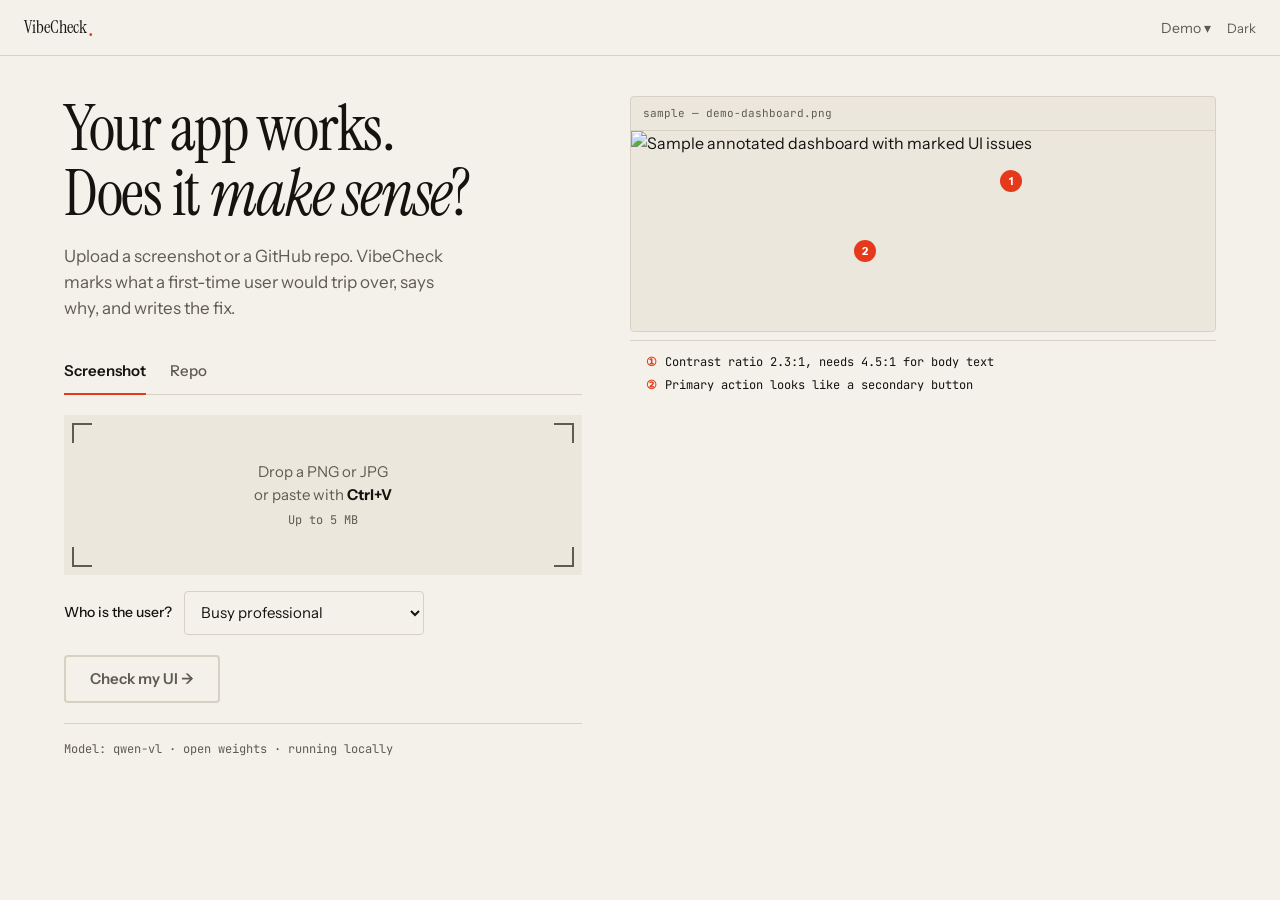
==== templates/index.html @ 22052437 "Initial commit: VibeCheck UI with Design V2 (Red Pen)" ====
<!DOCTYPE html>
<html lang="en">
<head>
  <meta charset="UTF-8">
  <meta name="viewport" content="width=device-width, initial-scale=1.0">
  <title>VibeCheck — Your app works. Does it make sense?</title>
  <meta name="description" content="Upload a screenshot or a GitHub repo. VibeCheck marks what a first-time user would trip over, says why, and writes the fix.">

  <!-- Google Fonts: Instrument Serif, Instrument Sans, JetBrains Mono -->
  <link rel="preconnect" href="https://fonts.googleapis.com">
  <link rel="preconnect" href="https://fonts.gstatic.com" crossorigin>
  <link href="https://fonts.googleapis.com/css2?family=Instrument+Sans:wght@400;500;600;700&family=Instrument+Serif:ital,wght@0,400;1,400&family=JetBrains+Mono:wght@400;500;600&display=swap" rel="stylesheet">

  <!-- Design V2: Red Pen Stylesheet -->
  <link rel="stylesheet" href="/static/css/style.css">
</head>
<body>

  <!-- ============================
       HEADER
       ============================ -->
  <header class="app-header">
    <div class="brand-logo" tabindex="0" role="link" aria-label="VibeCheck Home">
      VibeCheck<span class="brand-dot">.</span>
    </div>

    <div class="header-actions">
      <!-- Report-only actions (hidden until report) -->
      <button id="btn-new-check" type="button" class="header-link hidden">New check</button>
      <button id="btn-header-copy-fix" type="button" class="header-link hidden">Fix prompt</button>

      <!-- Demo dropdown -->
      <div class="demo-menu-wrap">
        <button id="btn-demo-trigger" type="button" class="header-link">Demo ▾</button>
        <div id="demo-menu" class="demo-menu">
          <button id="btn-try-demo" type="button" class="demo-menu-item">Screenshot example</button>
          <button id="btn-try-repo-demo" type="button" class="demo-menu-item">Repo example</button>
          <a href="/demo" target="_blank" class="demo-menu-item">Open the flawed app</a>
        </div>
      </div>

      <!-- Theme text toggle -->
      <button id="btn-theme-toggle" type="button" class="theme-toggle" aria-label="Toggle theme">Dark</button>
    </div>
  </header>


  <!-- ============================
       MAIN CONTENT
       ============================ -->
  <main class="main-content">

    <!-- ========================================== -->
    <!-- SCREEN 1: LANDING                          -->
    <!-- ========================================== -->
    <section id="upload-screen">
      <div class="landing-grid">

        <!-- LEFT COLUMN: Headline, input, CTA -->
        <div class="landing-left">
          <h1 class="type-display" style="margin-bottom: 16px;">Your app works.<br>Does it <em>make sense</em>?</h1>
          <p class="type-body" style="margin-bottom: 28px; max-width: 380px;">
            Upload a screenshot or a GitHub repo. VibeCheck marks what a first-time user would trip over, says why, and writes the fix.
          </p>

          <!-- Mode tabs -->
          <div class="tab-group">
            <button id="tab-mode-screenshot" type="button" class="tab-item active" role="tab" aria-selected="true">Screenshot</button>
            <button id="tab-mode-repo" type="button" class="tab-item" role="tab" aria-selected="false">Repo</button>
          </div>

          <!-- SCREENSHOT PANEL -->
          <div id="panel-screenshot">
            <!-- Dropzone -->
            <div id="upload-dropzone" class="dropzone" tabindex="0" role="button" aria-label="Drop screenshot here or click to upload">
              <input type="file" id="file-input" accept="image/png, image/jpeg, image/webp" class="hidden">
              <div class="dropzone-bottom-marks"></div>

              <!-- Empty state -->
              <div id="dropzone-empty">
                <p class="dropzone-text">Drop a PNG or JPG<br>or paste with <strong>Ctrl+V</strong></p>
                <p class="dropzone-hint">Up to 5 MB</p>
              </div>

              <!-- Preview state -->
              <div id="dropzone-preview" class="hidden">
                <div class="file-preview">
                  <img id="preview-image" src="" alt="Screenshot preview">
                  <div class="file-preview-info">
                    <div id="preview-filename" class="file-preview-name"></div>
                    <div id="preview-filesize" class="file-preview-size"></div>
                  </div>
                  <div style="display:flex; gap:8px;">
                    <button id="btn-change-file" type="button" class="file-preview-remove" style="color:var(--ink);">Change</button>
                    <button id="btn-remove-file" type="button" class="file-preview-remove">Remove</button>
                  </div>
                </div>
              </div>
            </div>

            <p id="dropzone-error" class="hidden" style="font-size:13px; color: var(--pen); margin-top: 6px;"></p>

            <!-- Persona -->
            <div class="persona-row">
              <label for="persona-select" class="form-label">Who is the user?</label>
              <select id="persona-select" class="form-select">
                <option value="First-time user">First-time visitor</option>
                <option value="College student">College student</option>
                <option value="Busy professional" selected>Busy professional</option>
                <option value="Older adult">Older adult</option>
                <option value="Mobile-first user">Mobile-first user</option>
                <option value="Developer">Developer</option>
                <option value="Custom">Custom</option>
              </select>
            </div>

            <!-- Hidden goal input (kept for API compat) -->
            <input type="hidden" id="goal-input" value="">

            <!-- Primary CTA -->
            <div style="margin-top: 20px;">
              <button id="btn-analyze" type="button" class="btn btn-primary" disabled>
                Check my UI →
              </button>
            </div>
          </div>

          <!-- REPO PANEL -->
          <div id="panel-repo" class="hidden">
            <div class="repo-form-grid">
              <div>
                <label for="repo-url-input" class="form-label">Repository</label>
                <input type="url" id="repo-url-input" class="form-input form-input-mono" placeholder="github.com/owner/repo">
              </div>

              <div class="repo-inline-row">
                <div>
                  <label for="repo-branch-input" class="form-label">Branch</label>
                  <input type="text" id="repo-branch-input" class="form-input" placeholder="main">
                </div>
                <div>
                  <label for="repo-model-select" class="form-label">Model</label>
                  <select id="repo-model-select" class="form-select" style="font-size:13px;">
                    <option value="qwen-2.5-coder-7b">Qwen 2.5 Coder 7B</option>
                    <option value="deepseek-coder-v2">DeepSeek Coder V2</option>
                    <option value="llama-3.2-3b">Llama 3.2 3B</option>
                    <option value="custom">Custom endpoint…</option>
                  </select>
                </div>
              </div>

              <!-- Custom Model Config -->
              <div id="custom-model-fields" class="hidden custom-model-box">
                <div class="repo-inline-row" style="margin-bottom: 8px;">
                  <div>
                    <label for="custom-base-url" class="form-label" style="font-size:12px;">Base URL</label>
                    <input type="text" id="custom-base-url" class="form-input form-input-mono" placeholder="https://api.groq.com/openai/v1">
                  </div>
                  <div>
                    <label for="custom-model-name" class="form-label" style="font-size:12px;">Model ID</label>
                    <input type="text" id="custom-model-name" class="form-input form-input-mono" placeholder="qwen-2.5-coder-32b">
                  </div>
                </div>
                <div>
                  <label for="custom-api-key" class="form-label" style="font-size:12px;">API Key</label>
                  <input type="password" id="custom-api-key" class="form-input form-input-mono" placeholder="Optional for localhost">
                </div>
              </div>

              <p id="repo-error" class="hidden" style="font-size:13px; color: var(--pen);"></p>

              <p class="safety-note">Read-only shallow clone. No packages installed, no scripts executed. Up to 25 UI files scanned. Temp files deleted immediately.</p>

              <div>
                <button id="btn-scan-repo" type="button" class="btn btn-primary">
                  Scan the repo →
                </button>
              </div>
            </div>
          </div>

          <!-- Status line -->
          <div id="status-line" class="status-line">
            Model: <span id="status-model-name">qwen-vl</span> · open weights · <span id="status-hosting">running locally</span>
          </div>
        </div>

        <!-- RIGHT COLUMN: Sample annotated example -->
        <div class="landing-right">
          <div class="sample-example">
            <div class="sample-example-label">sample — demo-dashboard.png</div>
            <div id="sample-img-wrap" style="position:relative; min-height:200px; background:var(--paper-2);">
              <img id="sample-demo-img" src="/api/demo/screenshot" alt="Sample annotated dashboard with marked UI issues" style="width:100%; display:block;">
              <!-- Sample markers rendered by JS -->
            </div>
          </div>
          <div class="sample-evidence" style="margin-top: 8px;">
            <div class="sample-evidence-line">
              <span class="sample-evidence-num">①</span>
              <span>Contrast ratio 2.3:1, needs 4.5:1 for body text</span>
            </div>
            <div class="sample-evidence-line" style="margin-top: 4px;">
              <span class="sample-evidence-num">②</span>
              <span>Primary action looks like a secondary button</span>
            </div>
          </div>
        </div>

      </div>
    </section>


    <!-- ========================================== -->
    <!-- SCREEN 2: ANALYZING                        -->
    <!-- ========================================== -->
    <section id="analyzing-screen" class="hidden">
      <div class="analyzing-wrap">
        <!-- User's screenshot or repo name -->
        <div id="analyzing-thumb-box" class="scanline-container" style="max-width: 320px; margin: 0 auto; background: var(--paper-2);">
          <img id="analyzing-thumbnail" src="" alt="Analyzing" style="width:100%; display:block; opacity:0.85;">
          <div class="scanline"></div>
        </div>

        <!-- Checklist -->
        <div id="analysis-stages" class="analyzing-checklist" aria-live="polite">
          <!-- Populated dynamically -->
        </div>

        <!-- Repo files counter -->
        <div id="repo-progress-counter" class="hidden" style="margin-top: 12px; font-family: var(--font-mono); font-size: 12px; color: var(--ink-2);">
          Files analyzed: <span id="files-scanned-count" style="color: var(--ink); font-weight: 600;">0</span>
        </div>

        <!-- Cancel button -->
        <div style="margin-top: 24px; text-align: center;">
          <button id="btn-cancel-analysis" type="button" class="btn-text" style="font-size:13px; color:var(--ink-2); text-decoration:underline;">Cancel and go back</button>
        </div>
      </div>
    </section>


    <!-- ========================================== -->
    <!-- SCREEN 3: REPORT                           -->
    <!-- ========================================== -->
    <section id="report-screen" class="hidden">

      <!-- Summary line -->
      <div class="report-summary">
        <div id="summary-counts">
          <!-- Injected dynamically -->
        </div>
      </div>

      <!-- Scores -->
      <div id="scores-container">
        <!-- Injected dynamically -->
      </div>

      <!-- Report grid -->
      <div id="report-layout">
        <!-- Configured by JS as report-grid (screenshot) or repo-report-grid (repo) -->
      </div>

      <!-- Fix prompt section -->
      <div id="fix-prompt-section" class="fix-prompt-section">
        <div style="display:flex; align-items:center; justify-content: space-between; margin-bottom: 4px;">
          <span class="fix-prompt-label">Hand this to your coding tool</span>
          <button id="btn-copy-prompt" type="button" class="copy-btn">Copy</button>
        </div>
        <pre id="fix-prompt-text" class="fix-prompt-box font-mono"></pre>
      </div>

      <!-- Model info footer -->
      <div id="model-info-footer" class="model-info">
        <!-- Injected dynamically -->
      </div>

    </section>

  </main>


  <!-- Toast -->
  <aside id="app-toast" class="app-toast hidden" role="status" aria-live="polite">
    <span id="toast-message"></span>
    <button id="btn-toast-retry" type="button" class="btn-text hidden">Try again</button>
  </aside>


  <!-- App Logic -->
  <script type="module" src="/static/js/app.js"></script>
</body>
</html>
---- static/css/style.css ----
/* VibeCheck UI — DESIGN V2 "Red Pen" */

/* ==========================================
   TOKENS
   ========================================== */

:root {
  --paper:      #F4F1EA;
  --paper-2:    #EBE7DD;
  --ink:        #14130F;
  --ink-2:      #5F5B50;
  --rule:       #D6D1C3;
  --pen:        #E5391C;
  --pen-ink:    #FFFFFF;
  --ok:         #2F6B3F;
  --focus:      #14130F;

  --radius:     4px;
  --font-display: "Instrument Serif", Georgia, serif;
  --font-body:    "Instrument Sans", system-ui, sans-serif;
  --font-mono:    "JetBrains Mono", ui-monospace, monospace;
}

:root[data-theme="dark"] {
  --paper:   #16150F;
  --paper-2: #1F1D16;
  --ink:     #F1EDE2;
  --ink-2:   #A9A496;
  --rule:    #34312A;
  --pen:     #FF5A3C;
  --focus:   #F1EDE2;
}

/* Respect prefers-color-scheme if no explicit theme */
@media (prefers-color-scheme: dark) {
  :root:not([data-theme="light"]):not([data-theme="dark"]) {
    --paper:   #16150F;
    --paper-2: #1F1D16;
    --ink:     #F1EDE2;
    --ink-2:   #A9A496;
    --rule:    #34312A;
    --pen:     #FF5A3C;
    --focus:   #F1EDE2;
  }
}


/* ==========================================
   RESET & BASE
   ========================================== */

*, *::before, *::after {
  box-sizing: border-box;
  margin: 0;
  padding: 0;
}

body {
  font-family: var(--font-body);
  background-color: var(--paper);
  color: var(--ink);
  font-size: 16px;
  line-height: 1.55;
  min-height: 100vh;
  display: flex;
  flex-direction: column;
  -webkit-font-smoothing: antialiased;
  transition: background-color 0.2s ease, color 0.2s ease;
}

code, pre, .font-mono {
  font-family: var(--font-mono);
}

/* ==========================================
   TYPOGRAPHY
   ========================================== */

.type-display {
  font-family: var(--font-display);
  font-size: clamp(40px, 5vw, 64px);
  line-height: 1.02;
  letter-spacing: -0.02em;
  color: var(--ink);
  font-weight: 400;
}

.type-display em, .type-display i {
  font-style: italic;
}

.type-heading {
  font-family: var(--font-display);
  font-size: 28px;
  line-height: 1.15;
  color: var(--ink);
  font-weight: 400;
}

.type-body {
  font-family: var(--font-body);
  font-size: 17px;
  line-height: 1.55;
  color: var(--ink-2);
}

.type-label {
  font-family: var(--font-body);
  font-size: 12px;
  font-weight: 600;
  text-transform: uppercase;
  letter-spacing: 0.08em;
  color: var(--ink-2);
}

.type-evidence {
  font-family: var(--font-mono);
  font-size: 13px;
  line-height: 1.5;
  color: var(--ink);
}

.type-mono-sm {
  font-family: var(--font-mono);
  font-size: 13px;
  color: var(--ink-2);
}


/* ==========================================
   FOCUS STATES
   ========================================== */

a:focus-visible,
button:focus-visible,
input:focus-visible,
select:focus-visible,
[tabindex]:focus-visible {
  outline: 2px solid var(--focus);
  outline-offset: 2px;
}


/* ==========================================
   HEADER
   ========================================== */

.app-header {
  height: 56px;
  background: var(--paper);
  border-bottom: 1px solid var(--rule);
  display: flex;
  align-items: center;
  justify-content: space-between;
  padding: 0 24px;
  position: sticky;
  top: 0;
  z-index: 50;
}

.brand-logo {
  display: flex;
  align-items: center;
  gap: 0;
  font-family: var(--font-display);
  font-size: 1.15rem;
  color: var(--ink);
  text-decoration: none;
  cursor: pointer;
  user-select: none;
}

.brand-dot {
  color: var(--pen);
  font-size: 1.4em;
  line-height: 0;
  margin-left: 1px;
}

.header-actions {
  display: flex;
  align-items: center;
  gap: 16px;
}

.header-link {
  font-family: var(--font-body);
  font-size: 14px;
  color: var(--ink-2);
  text-decoration: none;
  cursor: pointer;
  background: none;
  border: none;
  padding: 6px 0;
  transition: color 0.15s;
}

.header-link:hover {
  color: var(--ink);
}

/* Theme text toggle */
.theme-toggle {
  font-family: var(--font-body);
  font-size: 13px;
  color: var(--ink-2);
  background: none;
  border: none;
  cursor: pointer;
  padding: 6px 0;
  transition: color 0.15s;
}

.theme-toggle:hover {
  color: var(--ink);
}

/* Demo dropdown */
.demo-menu-wrap {
  position: relative;
  display: inline-block;
}

.demo-menu {
  display: none;
  position: absolute;
  right: 0;
  top: calc(100% + 4px);
  background: var(--paper);
  border: 1px solid var(--rule);
  border-radius: var(--radius);
  padding: 4px 0;
  min-width: 220px;
  z-index: 100;
  box-shadow: 0 4px 16px rgba(0,0,0,0.08);
}

.demo-menu.open {
  display: block;
}

.demo-menu-item {
  display: block;
  width: 100%;
  padding: 8px 16px;
  font-family: var(--font-body);
  font-size: 14px;
  color: var(--ink);
  text-decoration: none;
  text-align: left;
  background: none;
  border: none;
  cursor: pointer;
  transition: background 0.1s;
}

.demo-menu-item:hover {
  background: var(--paper-2);
}


/* ==========================================
   BUTTONS
   ========================================== */

.btn {
  display: inline-flex;
  align-items: center;
  justify-content: center;
  gap: 8px;
  padding: 12px 24px;
  border-radius: var(--radius);
  font-family: var(--font-body);
  font-weight: 600;
  font-size: 15px;
  cursor: pointer;
  transition: background 0.15s, color 0.15s, border-color 0.15s;
  border: 2px solid transparent;
  min-height: 48px;
  min-width: 44px;
  text-decoration: none;
}

.btn-primary {
  background: var(--pen);
  color: var(--pen-ink);
  border-color: var(--pen);
}

.btn-primary:hover:not(:disabled) {
  background: #c92f14;
  border-color: #c92f14;
}

.btn-primary:disabled {
  background: transparent;
  color: var(--ink-2);
  border-color: var(--rule);
  cursor: not-allowed;
}

.btn-secondary {
  background: transparent;
  color: var(--ink);
  border-color: var(--rule);
}

.btn-secondary:hover:not(:disabled) {
  background: var(--paper-2);
  border-color: var(--ink-2);
}

.btn-text {
  background: none;
  border: none;
  color: var(--ink-2);
  padding: 6px 0;
  font-size: 14px;
  cursor: pointer;
  min-height: auto;
}

.btn-text:hover {
  color: var(--pen);
}


/* ==========================================
   LAYOUT
   ========================================== */

.main-content {
  flex: 1;
  width: 100%;
  max-width: 1200px;
  margin: 0 auto;
  padding: 40px 24px;
}

/* Two-column asymmetric landing */
.landing-grid {
  display: grid;
  grid-template-columns: 45% 1fr;
  gap: 48px;
  align-items: start;
}

@media (max-width: 900px) {
  .landing-grid {
    grid-template-columns: 1fr;
    gap: 32px;
  }
}


/* ==========================================
   TABS (text underline style)
   ========================================== */

.tab-group {
  display: flex;
  gap: 24px;
  border-bottom: 1px solid var(--rule);
  margin-bottom: 20px;
}

.tab-item {
  font-family: var(--font-body);
  font-size: 15px;
  font-weight: 500;
  color: var(--ink-2);
  background: none;
  border: none;
  padding: 8px 0 10px;
  cursor: pointer;
  position: relative;
  transition: color 0.15s;
  min-height: 44px;
}

.tab-item:hover {
  color: var(--ink);
}

.tab-item.active {
  color: var(--ink);
  font-weight: 600;
}

.tab-item.active::after {
  content: '';
  position: absolute;
  bottom: -1px;
  left: 0;
  right: 0;
  height: 2px;
  background: var(--pen);
}


/* ==========================================
   DROPZONE (flat with corner crop marks)
   ========================================== */

.dropzone {
  background: var(--paper-2);
  border: none;
  border-radius: 0;
  min-height: 160px;
  display: flex;
  flex-direction: column;
  align-items: center;
  justify-content: center;
  padding: 32px 24px;
  cursor: pointer;
  position: relative;
  text-align: center;
  transition: background 0.15s;
}

/* Corner crop marks */
.dropzone::before,
.dropzone::after {
  content: '';
  position: absolute;
  width: 20px;
  height: 20px;
  border-color: var(--ink-2);
  border-style: solid;
  pointer-events: none;
}

.dropzone::before {
  top: 8px;
  left: 8px;
  border-width: 2px 0 0 2px;
}

.dropzone::after {
  top: 8px;
  right: 8px;
  border-width: 2px 2px 0 0;
}

.dropzone-bottom-marks {
  position: absolute;
  bottom: 0;
  left: 0;
  right: 0;
  top: 0;
  pointer-events: none;
}

.dropzone-bottom-marks::before,
.dropzone-bottom-marks::after {
  content: '';
  position: absolute;
  width: 20px;
  height: 20px;
  border-color: var(--ink-2);
  border-style: solid;
}

.dropzone-bottom-marks::before {
  bottom: 8px;
  left: 8px;
  border-width: 0 0 2px 2px;
}

.dropzone-bottom-marks::after {
  bottom: 8px;
  right: 8px;
  border-width: 0 2px 2px 0;
}

.dropzone:hover,
.dropzone.dragover {
  background: #E3DFD4;
}

:root[data-theme="dark"] .dropzone:hover,
:root[data-theme="dark"] .dropzone.dragover {
  background: #2A2720;
}

.dropzone.has-error {
  outline: 2px solid var(--pen);
  outline-offset: -2px;
}

.dropzone-text {
  font-family: var(--font-body);
  font-size: 15px;
  color: var(--ink-2);
}

.dropzone-text strong {
  color: var(--ink);
}

.dropzone-hint {
  font-family: var(--font-mono);
  font-size: 12px;
  color: var(--ink-2);
  margin-top: 4px;
}


/* ==========================================
   FORM CONTROLS
   ========================================== */

.form-label {
  display: block;
  font-family: var(--font-body);
  font-size: 14px;
  font-weight: 500;
  color: var(--ink);
  margin-bottom: 6px;
}

.form-input,
.form-select {
  width: 100%;
  height: 44px;
  padding: 0 12px;
  border: 1px solid var(--rule);
  border-radius: var(--radius);
  background: var(--paper);
  color: var(--ink);
  font-family: var(--font-body);
  font-size: 15px;
  transition: border-color 0.15s;
}

.form-input:focus,
.form-select:focus {
  border-color: var(--ink);
  outline: none;
}

.form-input::placeholder {
  color: var(--ink-2);
}

.form-input-mono {
  font-family: var(--font-mono);
  font-size: 13px;
}


/* ==========================================
   PREVIEW STATE
   ========================================== */

.file-preview {
  display: flex;
  align-items: center;
  gap: 12px;
  padding: 12px;
  background: var(--paper-2);
}

.file-preview img {
  width: 64px;
  height: 48px;
  object-fit: cover;
  border-radius: var(--radius);
  border: 1px solid var(--rule);
}

.file-preview-info {
  flex: 1;
}

.file-preview-name {
  font-family: var(--font-mono);
  font-size: 13px;
  color: var(--ink);
}

.file-preview-size {
  font-family: var(--font-mono);
  font-size: 12px;
  color: var(--ink-2);
}

.file-preview-remove {
  font-family: var(--font-body);
  font-size: 13px;
  color: var(--pen);
  background: none;
  border: none;
  cursor: pointer;
  padding: 4px 8px;
}

.file-preview-remove:hover {
  text-decoration: underline;
}


/* ==========================================
   SAMPLE EXAMPLE (right column)
   ========================================== */

.sample-example {
  position: relative;
  background: var(--paper-2);
  border: 1px solid var(--rule);
  border-radius: var(--radius);
  overflow: hidden;
}

.sample-example-label {
  font-family: var(--font-mono);
  font-size: 11px;
  color: var(--ink-2);
  padding: 8px 12px;
  border-bottom: 1px solid var(--rule);
}

.sample-example img {
  width: 100%;
  display: block;
}

.sample-evidence {
  padding: 12px 16px;
  border-top: 1px solid var(--rule);
}

.sample-evidence-line {
  font-family: var(--font-mono);
  font-size: 12px;
  color: var(--ink);
  line-height: 1.6;
  display: flex;
  gap: 8px;
}

.sample-evidence-num {
  color: var(--pen);
  font-weight: 600;
  flex-shrink: 0;
}


/* ==========================================
   MARKERS (Red Pen style)
   ========================================== */

.marker-pin {
  position: absolute;
  width: 22px;
  height: 22px;
  border-radius: 50%;
  display: flex;
  align-items: center;
  justify-content: center;
  color: var(--pen-ink);
  font-weight: 700;
  font-size: 11px;
  font-family: var(--font-body);
  transform: translate(-50%, -50%);
  cursor: pointer;
  z-index: 10;
  user-select: none;
  border: none;
  transition: transform 0.15s;
}

/* Critical & High: solid red */
.marker-pin[data-sev="Critical"],
.marker-pin[data-sev="High"] {
  background: var(--pen);
  color: var(--pen-ink);
}

/* Medium & Low: ink-outlined */
.marker-pin[data-sev="Medium"],
.marker-pin[data-sev="Low"] {
  background: transparent;
  border: 2px solid var(--ink);
  color: var(--ink);
}

.marker-pin:hover {
  transform: translate(-50%, -50%) scale(1.15);
  z-index: 20;
}

.marker-pin.active {
  transform: translate(-50%, -50%) scale(1.2);
  z-index: 25;
  box-shadow: 0 0 0 3px var(--pen);
}

/* Marker stamp-in animation */
.marker-pin.stamp-in {
  animation: markerStamp 180ms ease-out forwards;
}

@keyframes markerStamp {
  0% {
    transform: translate(-50%, -50%) scale(1.4) rotate(-8deg);
    opacity: 0;
  }
  60% {
    transform: translate(-50%, -50%) scale(0.95) rotate(2deg);
    opacity: 1;
  }
  100% {
    transform: translate(-50%, -50%) scale(1) rotate(0deg);
    opacity: 1;
  }
}

@media (prefers-reduced-motion: reduce) {
  .marker-pin.stamp-in {
    animation: none;
  }
}


/* Bounding box: thin red rectangle */
.bounding-box {
  position: absolute;
  border: 1.5px solid var(--pen);
  background: transparent;
  pointer-events: none;
  z-index: 5;
}


/* ==========================================
   SCAN LINE (analyzing)
   ========================================== */

.scanline-container {
  position: relative;
  overflow: hidden;
  border: 1px solid var(--rule);
}

.scanline {
  position: absolute;
  top: 0;
  left: 0;
  right: 0;
  height: 2px;
  background: var(--pen);
  animation: scanOnce 2s ease-in-out forwards, scanRepeat 4s linear 2s infinite;
  z-index: 2;
}

@keyframes scanOnce {
  0% { top: 0; }
  100% { top: 100%; }
}

@keyframes scanRepeat {
  0% { top: 0; opacity: 0.5; }
  50% { opacity: 0.8; }
  100% { top: 100%; opacity: 0.5; }
}

@media (prefers-reduced-motion: reduce) {
  .scanline {
    animation: none;
    display: none;
  }
}


/* ==========================================
   ANALYZING SCREEN
   ========================================== */

.analyzing-wrap {
  max-width: 480px;
  margin: 80px auto 0;
  text-align: center;
}

.analyzing-checklist {
  text-align: left;
  margin-top: 24px;
}

.stage-line {
  display: flex;
  align-items: center;
  gap: 8px;
  padding: 6px 0;
  font-family: var(--font-mono);
  font-size: 13px;
  color: var(--ink-2);
  transition: color 0.2s;
}

.stage-line.current {
  color: var(--ink);
}

.stage-line.done {
  color: var(--ok);
}

.stage-icon {
  width: 18px;
  text-align: center;
  flex-shrink: 0;
  font-size: 13px;
}


/* ==========================================
   REPORT SCREEN
   ========================================== */

/* Summary line */
.report-summary {
  padding: 16px 0;
  border-bottom: 1px solid var(--rule);
  display: flex;
  flex-wrap: wrap;
  align-items: baseline;
  gap: 16px;
}

.summary-total {
  font-family: var(--font-display);
  font-size: 24px;
  color: var(--ink);
}

.summary-breakdown {
  display: flex;
  flex-wrap: wrap;
  gap: 12px;
  align-items: center;
}

.summary-item {
  font-family: var(--font-body);
  font-size: 14px;
  color: var(--ink);
  display: inline-flex;
  align-items: center;
  gap: 4px;
}

/* Severity marks (shape + word) */
.sev-mark {
  font-size: 12px;
  line-height: 1;
}

.sev-mark-critical { color: var(--pen); }
.sev-mark-high { color: var(--pen); }
.sev-mark-medium { color: var(--ink); }
.sev-mark-low { color: var(--ink); }


/* Score bars — plain numbers with thin bar */
.scores-row {
  display: flex;
  flex-wrap: wrap;
  gap: 24px;
  padding: 12px 0;
  align-items: baseline;
}

.score-item {
  display: flex;
  flex-direction: column;
  gap: 4px;
  min-width: 100px;
}

.score-name {
  font-family: var(--font-body);
  font-size: 13px;
  color: var(--ink-2);
}

.score-value {
  font-family: var(--font-mono);
  font-size: 20px;
  font-weight: 600;
  color: var(--ink);
}

.score-bar {
  height: 3px;
  background: var(--rule);
  border-radius: 0;
  overflow: hidden;
  width: 100%;
}

.score-bar-fill {
  height: 100%;
  background: var(--ink);
  transition: width 0.6s ease;
}

.score-bar-fill.warn { background: var(--pen); }
.score-bar-fill.poor { background: var(--pen); }

.scores-disclaimer {
  font-family: var(--font-mono);
  font-size: 11px;
  color: var(--ink-2);
  font-style: italic;
}


/* ==========================================
   REPORT LAYOUT (two columns)
   ========================================== */

.report-grid {
  display: grid;
  grid-template-columns: 1fr 1fr;
  gap: 32px;
  margin-top: 24px;
  align-items: start;
}

@media (max-width: 900px) {
  .report-grid {
    grid-template-columns: 1fr;
  }
}

/* Screenshot column */
.screenshot-col {
  position: sticky;
  top: 72px;
}

.screenshot-wrap {
  position: relative;
  background: var(--paper-2);
  border: 1px solid var(--rule);
  overflow: hidden;
}

.screenshot-wrap img {
  width: 100%;
  display: block;
}


/* Findings column */
.findings-col {
  min-height: 0;
}

/* Filters: text toggles */
.filter-bar {
  display: flex;
  gap: 16px;
  padding: 8px 0 16px;
  border-bottom: 1px solid var(--rule);
  margin-bottom: 16px;
  flex-wrap: wrap;
  align-items: center;
}

.filter-toggle {
  font-family: var(--font-body);
  font-size: 14px;
  color: var(--ink-2);
  background: none;
  border: none;
  cursor: pointer;
  padding: 4px 0;
  transition: color 0.15s;
  min-height: 44px;
  display: inline-flex;
  align-items: center;
}

.filter-toggle:hover {
  color: var(--ink);
}

.filter-toggle.active {
  color: var(--ink);
  font-weight: 600;
}

.filter-separator {
  color: var(--rule);
  user-select: none;
}


/* ==========================================
   FINDING CARD (margin note style)
   ========================================== */

.finding-note {
  padding: 16px 0 16px 16px;
  border-bottom: 1px solid var(--rule);
  position: relative;
  cursor: pointer;
  transition: background 0.1s;
}

.finding-note:hover {
  background: var(--paper-2);
}

.finding-note.active {
  border-left: 2px solid var(--pen);
  padding-left: 14px;
}

.finding-header {
  display: flex;
  align-items: baseline;
  gap: 8px;
  margin-bottom: 6px;
}

.finding-number {
  font-family: var(--font-display);
  font-size: 22px;
  line-height: 1;
  color: var(--ink);
  flex-shrink: 0;
  min-width: 28px;
}

.finding-sev-mark {
  font-size: 14px;
  flex-shrink: 0;
}

.finding-sev-word {
  font-family: var(--font-body);
  font-size: 13px;
  font-weight: 600;
  color: var(--ink-2);
}

.finding-category-sep {
  color: var(--rule);
  font-size: 13px;
}

.finding-category {
  font-family: var(--font-body);
  font-size: 13px;
  color: var(--ink-2);
}

.finding-title {
  font-family: var(--font-display);
  font-size: 18px;
  color: var(--ink);
  margin-bottom: 8px;
  line-height: 1.25;
}

.finding-body-label {
  font-family: var(--font-body);
  font-size: 12px;
  font-weight: 600;
  text-transform: uppercase;
  letter-spacing: 0.08em;
  color: var(--ink-2);
  margin-bottom: 2px;
  margin-top: 10px;
}

.finding-body-text {
  font-family: var(--font-body);
  font-size: 15px;
  color: var(--ink);
  line-height: 1.5;
}

.finding-evidence {
  margin-top: 12px;
  padding-top: 10px;
  border-top: 1px solid var(--rule);
  font-family: var(--font-mono);
  font-size: 12px;
  color: var(--ink-2);
  line-height: 1.6;
}

/* Expandable details */
.finding-details {
  display: none;
}

.finding-details.expanded {
  display: block;
}

.finding-toggle {
  font-family: var(--font-body);
  font-size: 13px;
  color: var(--ink-2);
  background: none;
  border: none;
  cursor: pointer;
  padding: 4px 0;
  margin-top: 6px;
  transition: color 0.15s;
}

.finding-toggle:hover {
  color: var(--pen);
}

/* Code location badge */
.code-loc {
  font-family: var(--font-mono);
  font-size: 12px;
  color: var(--ink-2);
  margin-top: 2px;
}


/* ==========================================
   FIX PROMPT SECTION
   ========================================== */

.fix-prompt-section {
  margin-top: 32px;
  padding-top: 24px;
  border-top: 1px solid var(--rule);
}

.fix-prompt-label {
  font-family: var(--font-body);
  font-size: 14px;
  color: var(--ink-2);
  margin-bottom: 8px;
}

.fix-prompt-box {
  background: var(--paper-2);
  border: 1px solid var(--rule);
  border-radius: var(--radius);
  padding: 16px;
  font-family: var(--font-mono);
  font-size: 13px;
  line-height: 1.6;
  max-height: 320px;
  overflow-y: auto;
  white-space: pre-wrap;
  word-break: break-word;
  color: var(--ink);
}

.copy-btn {
  font-family: var(--font-body);
  font-size: 14px;
  color: var(--ink-2);
  background: none;
  border: none;
  cursor: pointer;
  padding: 4px 8px;
  transition: color 0.15s;
}

.copy-btn:hover {
  color: var(--pen);
}

.copy-btn.copied {
  color: var(--ok);
}


/* ==========================================
   REPO MODE
   ========================================== */

/* File tree */
.file-tree {
  font-family: var(--font-mono);
  font-size: 13px;
}

.file-tree-item {
  display: flex;
  align-items: center;
  justify-content: space-between;
  padding: 6px 8px;
  color: var(--ink);
  cursor: pointer;
  transition: background 0.1s;
  border-radius: var(--radius);
  gap: 8px;
}

.file-tree-item:hover {
  background: var(--paper-2);
}

.file-tree-item.active {
  background: var(--paper-2);
  font-weight: 600;
}

.file-tree-name {
  flex: 1;
  overflow: hidden;
  text-overflow: ellipsis;
  white-space: nowrap;
}

.file-tree-count {
  font-size: 12px;
  color: var(--ink-2);
  flex-shrink: 0;
}

.file-tree-indent {
  padding-left: 16px;
}


/* Diff viewer (real diff look) */
.diff-viewer {
  font-family: var(--font-mono);
  font-size: 12px;
  line-height: 1.5;
  border: 1px solid var(--rule);
  border-radius: 0;
  overflow-x: auto;
  background: var(--paper-2);
  margin-top: 8px;
}

.diff-header {
  padding: 6px 12px;
  background: var(--paper);
  border-bottom: 1px solid var(--rule);
  font-weight: 600;
  color: var(--ink-2);
  display: flex;
  align-items: center;
  justify-content: space-between;
  font-size: 11px;
}

.diff-line {
  padding: 1px 12px;
  white-space: pre-wrap;
  word-break: break-all;
  font-family: var(--font-mono);
  font-size: 12px;
}

.diff-line-del {
  color: var(--pen);
  background: rgba(229, 57, 28, 0.06);
}

.diff-line-add {
  color: var(--ok);
  background: rgba(47, 107, 63, 0.06);
}

.diff-line-hunk {
  color: var(--ink-2);
  font-weight: 600;
  background: var(--paper);
}

/* Verified patch */
.verified-tag {
  font-family: var(--font-mono);
  font-size: 12px;
  color: var(--ok);
  display: inline-flex;
  align-items: center;
  gap: 4px;
}

/* Include checkbox */
.fix-checkbox-label {
  display: inline-flex;
  align-items: center;
  gap: 6px;
  font-family: var(--font-body);
  font-size: 13px;
  color: var(--ink);
  cursor: pointer;
}

.fix-checkbox-label input[type="checkbox"] {
  width: 16px;
  height: 16px;
  accent-color: var(--pen);
}


/* Repo report layout */
.repo-report-grid {
  display: grid;
  grid-template-columns: 200px 1fr;
  gap: 0;
  margin-top: 24px;
  border: 1px solid var(--rule);
  align-items: start;
}

@media (max-width: 768px) {
  .repo-report-grid {
    grid-template-columns: 1fr;
  }
}

.repo-tree-panel {
  border-right: 1px solid var(--rule);
  padding: 12px;
  background: var(--paper-2);
  position: sticky;
  top: 72px;
}

.repo-findings-panel {
  padding: 0;
  min-height: 200px;
}

.repo-footer {
  display: flex;
  align-items: center;
  justify-content: space-between;
  padding: 12px 16px;
  border-top: 1px solid var(--rule);
  background: var(--paper-2);
  margin-top: 24px;
}

.repo-footer-count {
  font-family: var(--font-mono);
  font-size: 13px;
  color: var(--ink-2);
}


/* ==========================================
   EMPTY / ERROR / NO-ISSUE STATES
   ========================================== */

.empty-state {
  padding: 48px 24px;
  text-align: left;
}

.empty-state p {
  font-family: var(--font-display);
  font-size: 22px;
  color: var(--ink);
  margin-bottom: 12px;
}

.empty-state a,
.empty-state button {
  font-family: var(--font-body);
  font-size: 14px;
  color: var(--ink-2);
  text-decoration: underline;
  background: none;
  border: none;
  cursor: pointer;
}

.empty-state a:hover,
.empty-state button:hover {
  color: var(--pen);
}


/* ==========================================
   STATUS LINE
   ========================================== */

.status-line {
  font-family: var(--font-mono);
  font-size: 12px;
  color: var(--ink-2);
  padding: 16px 0;
  margin-top: 20px;
  border-top: 1px solid var(--rule);
}


/* ==========================================
   TOAST
   ========================================== */

.app-toast {
  position: fixed;
  bottom: 24px;
  left: 50%;
  transform: translateX(-50%);
  z-index: 100;
  background: var(--paper);
  border: 1px solid var(--rule);
  border-radius: var(--radius);
  padding: 12px 20px;
  display: flex;
  align-items: center;
  gap: 16px;
  font-family: var(--font-body);
  font-size: 14px;
  color: var(--ink);
  box-shadow: 0 4px 16px rgba(0,0,0,0.08);
}

.app-toast.hidden {
  display: none;
}

/* ==========================================
   REPO INPUT SECTION
   ========================================== */
.repo-form-grid {
  display: grid;
  grid-template-columns: 1fr;
  gap: 12px;
}

.repo-inline-row {
  display: grid;
  grid-template-columns: 1fr 1fr;
  gap: 12px;
}

@media (max-width: 600px) {
  .repo-inline-row {
    grid-template-columns: 1fr;
  }
}

.safety-note {
  font-family: var(--font-mono);
  font-size: 11px;
  color: var(--ink-2);
  line-height: 1.5;
  padding: 8px 0;
}

.custom-model-box {
  padding: 12px;
  border: 1px solid var(--rule);
  border-radius: var(--radius);
  background: var(--paper-2);
}

.custom-model-box .form-input {
  font-size: 13px;
  height: 36px;
}


/* ==========================================
   FIX PLAN
   ========================================== */

.fix-plan-list {
  display: flex;
  flex-direction: column;
  gap: 4px;
}

.fix-plan-item {
  display: flex;
  align-items: center;
  gap: 8px;
  font-family: var(--font-body);
  font-size: 14px;
  color: var(--ink);
  padding: 4px 0;
}

.fix-plan-num {
  font-family: var(--font-mono);
  font-size: 13px;
  color: var(--pen);
  font-weight: 600;
  flex-shrink: 0;
  width: 18px;
}

.fix-plan-title {
  color: var(--ink);
}


/* ==========================================
   MODEL INFO
   ========================================== */

.model-info {
  font-family: var(--font-mono);
  font-size: 12px;
  color: var(--ink-2);
  padding: 12px 0;
  border-top: 1px solid var(--rule);
  margin-top: 16px;
}


/* ==========================================
   PERSONA ROW
   ========================================== */

.persona-row {
  display: flex;
  align-items: center;
  gap: 12px;
  margin-top: 16px;
}

.persona-row .form-label {
  margin-bottom: 0;
  white-space: nowrap;
  font-size: 14px;
}

.persona-row .form-select {
  max-width: 240px;
}


/* ==========================================
   HIDDEN UTILITY
   ========================================== */

.hidden {
  display: none !important;
}


/* ==========================================
   REPORT HEADER (breadcrumb style)
   ========================================== */

.report-header {
  display: flex;
  align-items: center;
  justify-content: space-between;
  padding: 8px 0;
  gap: 12px;
  flex-wrap: wrap;
}

.report-breadcrumb {
  font-family: var(--font-body);
  font-size: 14px;
  color: var(--ink-2);
  display: flex;
  align-items: center;
  gap: 6px;
}

.report-breadcrumb strong {
  color: var(--ink);
}

.report-actions {
  display: flex;
  align-items: center;
  gap: 12px;
}


/* ==========================================
   SCROLLBAR (subtle)
   ========================================== */

::-webkit-scrollbar {
  width: 6px;
}

::-webkit-scrollbar-track {
  background: transparent;
}

::-webkit-scrollbar-thumb {
  background: var(--rule);
  border-radius: 3px;
}

::-webkit-scrollbar-thumb:hover {
  background: var(--ink-2);
}
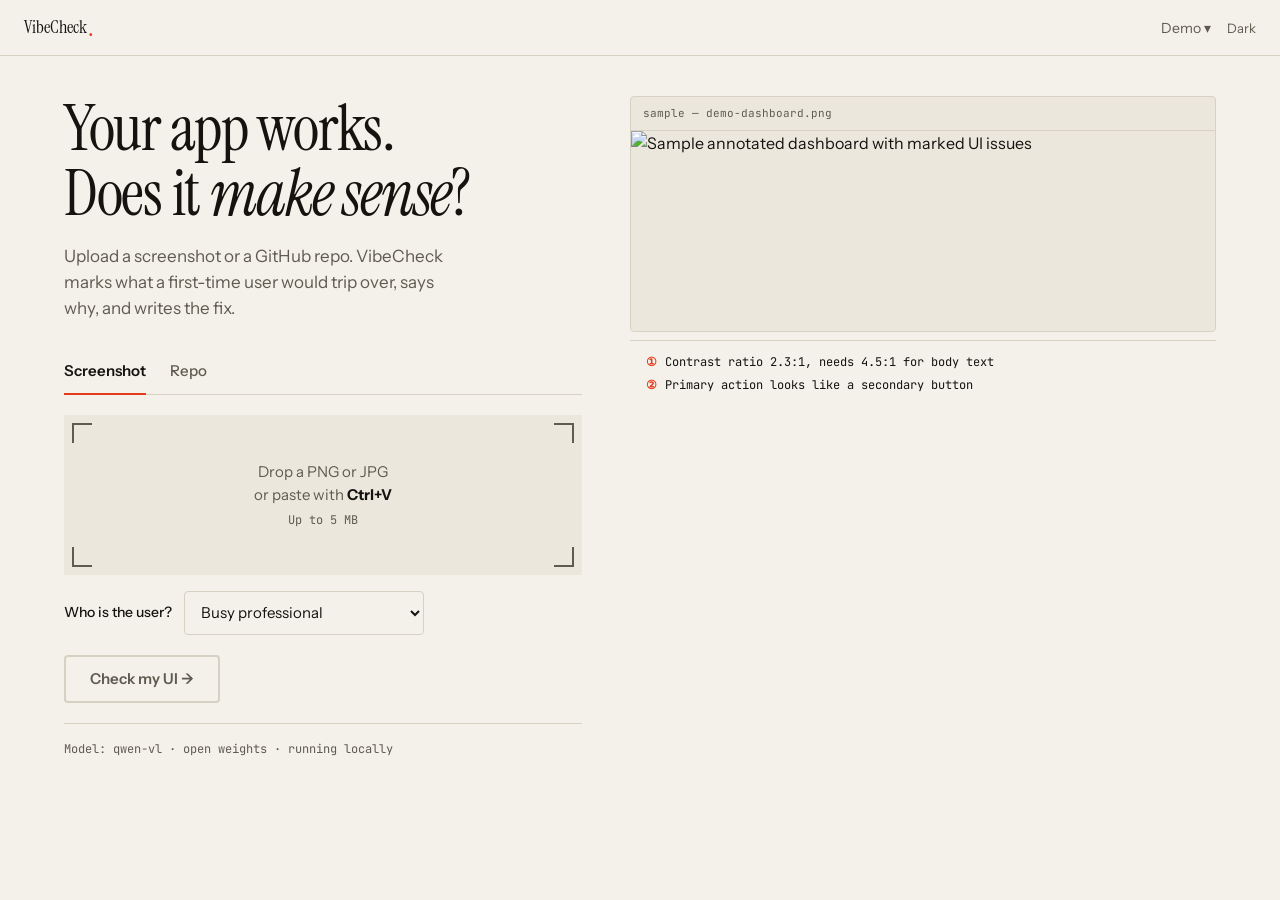
==== commit 9ca5c2c3: "chore: push other modified/new files (pipeline, schema, templates, tests)" ====
--- a/templates/index.html
+++ b/templates/index.html
@@ -28,6 +28,7 @@
       <!-- Report-only actions (hidden until report) -->
       <button id="btn-new-check" type="button" class="header-link hidden">New check</button>
       <button id="btn-header-copy-fix" type="button" class="header-link hidden">Fix prompt</button>
+      <button id="btn-header-download-report" type="button" class="header-link hidden">Download report (.md)</button>
 
       <!-- Demo dropdown -->
       <div class="demo-menu-wrap">
@@ -265,7 +266,10 @@
       <div id="fix-prompt-section" class="fix-prompt-section">
         <div style="display:flex; align-items:center; justify-content: space-between; margin-bottom: 4px;">
           <span class="fix-prompt-label">Hand this to your coding tool</span>
-          <button id="btn-copy-prompt" type="button" class="copy-btn">Copy</button>
+          <div style="display:flex; gap:12px; align-items:center;">
+            <button id="btn-download-report" type="button" class="btn-text" style="font-size:12px; color:var(--ink-2); text-decoration:underline;">Download report (.md)</button>
+            <button id="btn-copy-prompt" type="button" class="copy-btn">Copy</button>
+          </div>
         </div>
         <pre id="fix-prompt-text" class="fix-prompt-box font-mono"></pre>
       </div>
